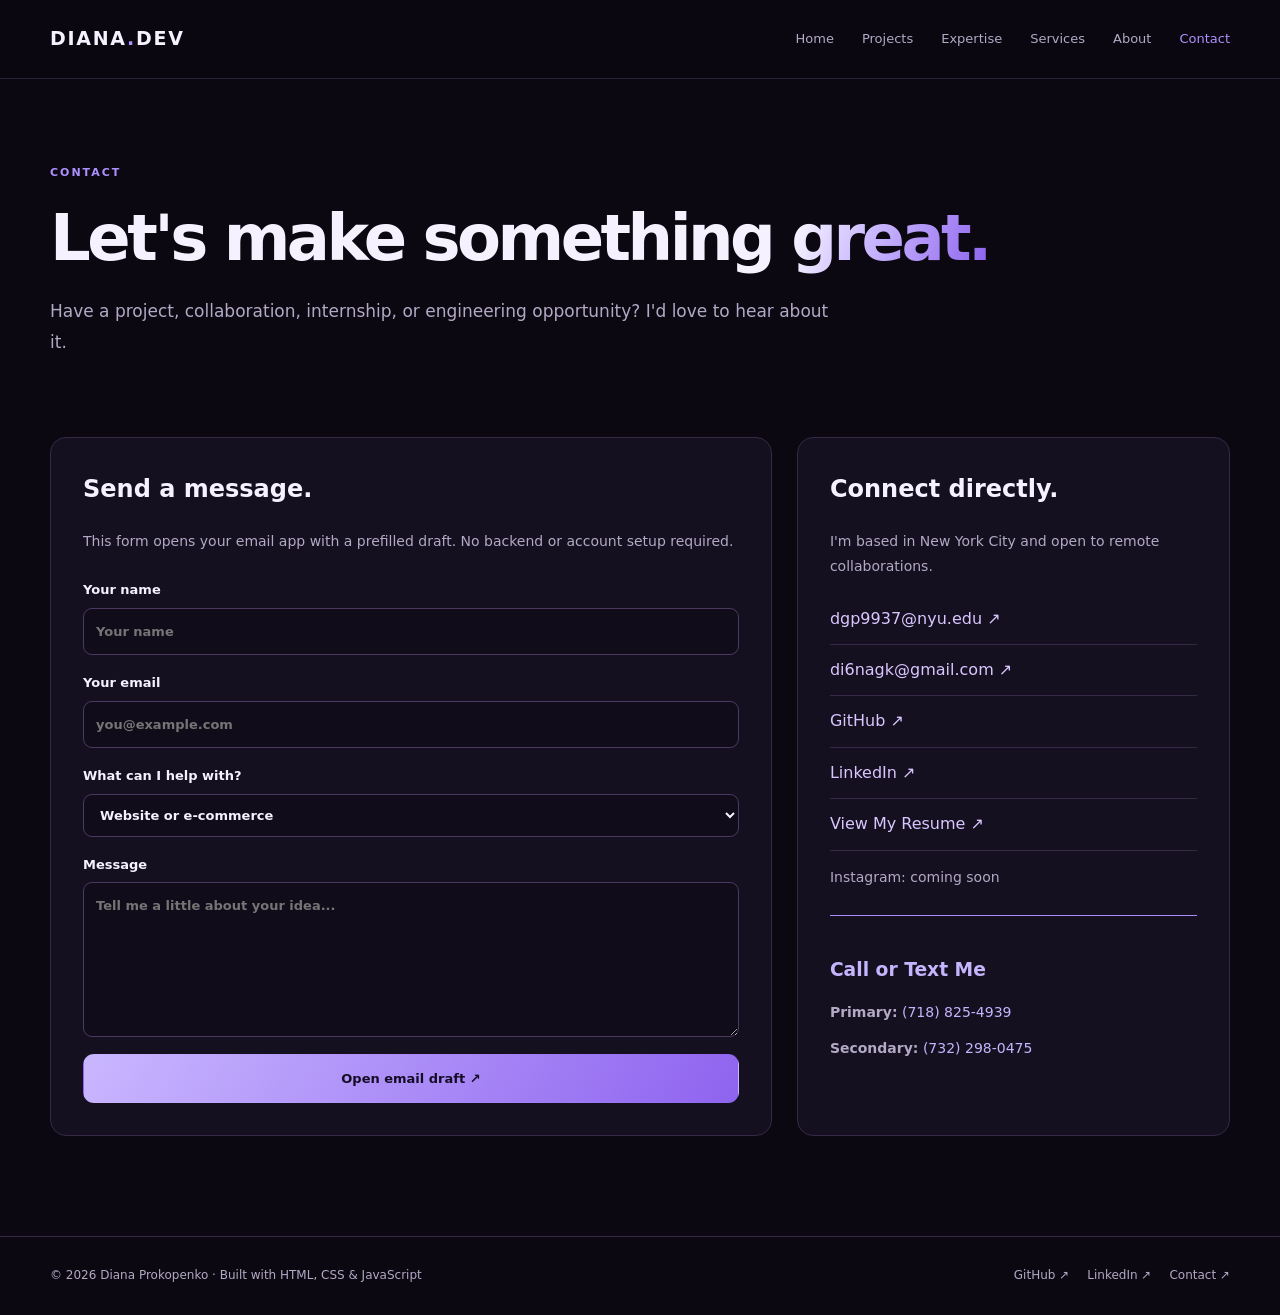
==== contact.html @ a06c8f4c "reorganzing my github to make my portfolio first page." ====
<!doctype html>
<html lang="en">

<head>
    <meta charset="utf-8">
    <meta name="viewport" content="width=device-width,initial-scale=1">
    <meta name="description"
        content="Contact Diana Prokopenko for freelance development and engineering collaborations.">
    <meta name="theme-color" content="#0b0812">
    <title>Contact | Diana Prokopenko</title>
    <link rel="stylesheet" href="style.css">
</head>

<body>
    <header class="site-header">
        <div class="wrap nav"><a class="logo" href="index.html">DIANA<span>.</span>DEV</a><button class="menu-toggle"
                aria-label="Toggle navigation" aria-expanded="false">☰</button>
            <nav class="nav-links" aria-label="Main navigation"><a href="index.html">Home</a><a
                    href="projects.html">Projects</a><a href="expertise.html">Expertise</a><a
                    href="services.html">Services</a><a href="about.html">About</a><a href="contact.html"
                    aria-current="page">Contact</a></nav>
        </div>
    </header>
    <main>
        <section class="wrap page-intro">
            <div class="eyebrow">CONTACT</div>
            <h1>Let's make something <span class="gradient-text">great.</span></h1>
            <p class="lead">Have a project, collaboration, internship, or engineering opportunity? I'd love to hear
                about it.</p>
        </section>
        <section class="wrap contact-layout section-tight">
            <div class="contact-panel">
                <h2>Send a message.</h2>
                <p>This form opens your email app with a prefilled draft. No backend or account setup required.</p>
                <form id="contact-form"><label>Your name<input name="name" type="text" required
                            placeholder="Your name"></label><label>Your email<input name="email" type="email" required
                            placeholder="you@example.com"></label><label>What can I help with?<select name="topic">
                            <option>Website or e-commerce</option>
                            <option>Business software</option>
                            <option>Collaboration</option>
                            <option>Software engineering opportunity</option>
                            <option>Something else</option>
                        </select></label><label>Message<textarea name="message" rows="6" required
                            placeholder="Tell me a little about your idea..."></textarea></label><button
                        class="btn btn-primary" type="submit">Open email draft ↗</button></form>
            </div>
            <aside class="contact-side">
                <h2>Connect directly.</h2>
                <p>I'm based in New York City and open to remote collaborations.</p>
                <a
                    href="mailto:dgp9937@nyu.edu">dgp9937@nyu.edu ↗</a>
                    <a
                    href="mailto:di6nagk@gmail.com">di6nagk@gmail.com ↗</a>
                    <a href="https://github.com/diana-gk"
                    target="_blank" rel="noopener">GitHub ↗</a>
                    <a href="https://www.linkedin.com/in/diana--prokopenko/"
                    target="_blank" rel="noopener">LinkedIn ↗</a>
                    <a href="assets/Diana_Prokopenko_Resume.pdf" target="_blank" rel="noopener"> View My Resume ↗ </a>
                <p class="quiet">Instagram: coming soon</p>


                <div class="contact-phones">
                    <h3>Call or Text Me</h3>

                    <p>
                        <strong>Primary:</strong>
                        <a href="tel:+1XXXXXXXXXX">(718) 825-4939</a>
                    </p>

                    <p>
                        <strong>Secondary:</strong>
                        <a href="tel:+1YYYYYYYYYY">(732) 298-0475</a>
                    </p>
                </div>
            </aside>
        </section>
    </main>
    <footer class="site-footer">
        <div class="wrap footer-row"><span>© <span id="year"></span> Diana Prokopenko · Built with HTML,
                CSS & JavaScript</span>
            <div><a href="https://github.com/diana-gk" target="_blank" rel="noopener">GitHub ↗</a><a
                    href="https://www.linkedin.com/in/diana--prokopenko/" target="_blank" rel="noopener">LinkedIn
                    ↗</a><a href="contact.html">Contact ↗</a></div>
        </div>
    </footer>
    <script src="script.js" defer></script>
</body>

</html>
---- style.css ----
/* EDIT YOUR THEME COLORS HERE */
:root {
    --bg: #0b0812;
    --panel: #151020;
    --panel2: #1e1630;
    --purple: #ad91ff;
    --purple2: #7241e8;
    --text: #f6f1ff;
    --muted: #b2a9c4;
    --line: #352943;
    --max: 1180px
}

* {
    box-sizing: border-box
}

html {
    scroll-behavior: smooth
}

body {
    margin: 0;
    background: var(--bg);
    color: var(--text);
    font-family: Inter,
        ui-sans-serif,
        system-ui,
        -apple-system,
        Segoe UI,
        Arial,
        sans-serif;
    line-height: 1.65
}

a {
    color: inherit;
    text-decoration: none
}

button,
input,
select,
textarea {
    font: inherit
}

button {
    cursor: pointer
}

img {
    display: block;
    max-width: 100%
}

.wrap {
    width: min(var(--max),
            calc(100% - 48px));
    margin-inline: auto
}

.site-header {
    position: sticky;
    top: 0;
    z-index: 20;
    background: #0b0812eb;
    backdrop-filter: blur(18px);
    border-bottom: 1px solid #2c2238
}

.nav {
    display: flex;
    align-items: center;
    justify-content: space-between;
    min-height: 78px
}

.logo {
    font-size: 19px;
    letter-spacing: .09em;
    font-weight: 850
}

.logo span {
    color: var(--purple)
}

.nav-links {
    display: flex;
    gap: 28px;
    align-items: center
}

.nav-links a {
    font-size: 13px;
    color: var(--muted);
    transition: color .2s
}

.nav-links a:hover,
.nav-links a[ aria-current=page] {
    color: var(--purple)
}

.menu-toggle {
    display: none;
    border: 1px solid var(--line);
    color: var(--text);
    background: var(--panel);
    border-radius: 8px;
    padding: 5px 12px
}

.eyebrow {
    font-size: 11px;
    font-weight: 750;
    letter-spacing: .18em;
    text-transform: uppercase;
    color: var(--purple)
}

.dot {
    display: inline-block;
    width: 8px;
    height: 8px;
    background: #a78bfa;
    border-radius: 50%;
    margin-right: 9px
}

.hero {
    display: grid;
    grid-template-columns: 1.12fr .88fr;
    gap: 65px;
    align-items: center;
    padding-block: 112px 96px
}

.hero h1,
.page-intro h1 {
    font-size: clamp(42px,
            5.3vw,
            74px);
    line-height: 1.09;
    letter-spacing: -.055em;
    margin: 22px 0
}

.gradient-text {
    background: linear-gradient(110deg,
            #fff 0%,
            #cbbaff 40%,
            #8c61ed 100%);
    -webkit-background-clip: text;
    background-clip: text;
    color: transparent
}

.lead {
    font-size: 17px;
    line-height: 1.85;
    color: var(--muted);
    max-width: 700px
}

.actions {
    display: flex;
    flex-wrap: wrap;
    gap: 12px;
    margin-top: 30px
}

.btn {
    display: inline-flex;
    align-items: center;
    justify-content: center;
    border-radius: 11px;
    padding: 13px 21px;
    font-size: 13px;
    font-weight: 750;
    border: 1px solid transparent;
    transition: transform .2s,
        background .2s
}

.btn:hover {
    transform: translateY(-2px)
}

.btn-primary {
    background: linear-gradient(120deg,
            #c9b7ff,
            #8e63ef);
    color: #150d25
}

.btn-outline {
    border-color: #615073;
    background: #1b1427;
    color: #f4ecff
}

.social-line {
    display: flex;
    gap: 20px;
    margin-top: 27px;
    color: #b9a7d9;
    font-size: 13px
}

.social-line a:hover,
.text-link:hover {
    color: #fff
}

.hero-visual {
    background: linear-gradient(145deg,
            #291b43,
            #140f21);
    border: 1px solid #56406e;
    border-radius: 19px;
    padding: 17px;
    box-shadow: 0 24px 100px #6b31d72b;
    transform: rotate(1.5deg)
}

.hero-visual img {
    border-radius: 9px
}

.visual-label,
.visual-bottom {
    font-size: 10px;
    letter-spacing: .12em;
    color: #d0c0e7
}

.visual-label {
    margin: 3px 0 14px
}

.visual-bottom {
    display: flex;
    justify-content: space-between;
    margin-top: 12px
}

.stats {
    display: grid;
    grid-template-columns: repeat(4,
            1fr);
    border-top: 1px solid var(--line);
    border-bottom: 1px solid var(--line);
    padding: 30px 0;
    gap: 20px
}

.stats>div {
    display: flex;
    flex-direction: column;
    gap: 4px
}

.stats strong {
    font-size: 30px;
    letter-spacing: -.04em;
    color: #e4d9ff
}

.stats span {
    font-size: 12px;
    color: var(--muted)
}

.section {
    padding-block: 94px
}

.section-tight {
    padding-top: 15px;
    padding-bottom: 100px
}

.section-head {
    display: flex;
    justify-content: space-between;
    gap: 30px;
    align-items: end;
    margin-bottom: 30px
}

.section-head h2,
.cta-banner h2 {
    font-size: clamp(30px,
            3vw,
            43px);
    letter-spacing: -.04em;
    line-height: 1.2;
    margin: 10px 0
}

.section-head p {
    color: var(--muted);
    max-width: 360px;
    font-size: 14px
}

.project-grid {
    display: grid;
    grid-template-columns: repeat(2,
            minmax(0,
                1fr));
    gap: 24px
}

.project-card {
    background: var(--panel);
    border: 1px solid var(--line);
    border-radius: 17px;
    overflow: hidden;
    transition: border-color .2s,
        transform .2s
}

.project-card:hover {
    border-color: #8865bf;
    transform: translateY(-3px)
}

.project-card img,
.project-card video {
    width: 100%;
    height: 240px;
    object-fit: contain;
    object-position: center;
    background: #0a0a0a;
    display: block;
}

.card-body {
    padding: 25px
}

.meta {
    display: flex;
    justify-content: space-between;
    gap: 12px;
    flex-wrap: wrap;
    font-size: 11px;
    color: #b8a0e3
}

.meta span:last-child {
    color: #b8adc7
}

.project-card h3 {
    font-size: 23px;
    line-height: 1.3;
    margin: 13px 0 10px;
    letter-spacing: -.025em
}

.project-card p,
.mini-card p,
.service-card p,
.expertise-item p,
.about-main p,
.timeline p,
.contact-panel p,
.contact-side p {
    font-size: 14px;
    color: var(--muted);
    line-height: 1.8
}

.tags {
    display: flex;
    flex-wrap: wrap;
    gap: 7px;
    margin-top: 18px
}

.tags span {
    font-size: 10px;
    color: #dacdff;
    background: #332448;
    border: 1px solid #51376d;
    padding: 5px 9px;
    border-radius: 20px
}

.card-links {
    display: flex;
    flex-wrap: wrap;
    gap: 17px;
    margin-top: 21px;
    min-height: 20px
}

.text-link {
    color: #d7c5ff;
    font-size: 12px;
    font-weight: 700
}

.quiet {
    font-size: 12px;
    color: #8e819f
}

.section-cta {
    text-align: center;
    margin-top: 30px
}

.expertise-grid,
.service-grid {
    display: grid;
    grid-template-columns: repeat(2,
            1fr);
    gap: 18px
}

.mini-card,
.service-card {
    background: var(--panel);
    border: 1px solid var(--line);
    padding: 29px;
    border-radius: 15px
}

.mini-card:hover {
    border-color: #7657a8
}

.mini-icon {
    display: block;
    color: var(--purple);
    font-size: 30px
}

.mini-card h3 {
    font-size: 18px;
    margin: 10px 0 5px
}

.cta-banner {
    display: flex;
    justify-content: space-between;
    align-items: center;
    gap: 20px;
    background: linear-gradient(110deg,
            #27163d,
            #140d23);
    border: 1px solid #594173;
    border-radius: 18px;
    padding: 36px 44px;
    margin-bottom: 100px
}

.cta-banner p {
    font-size: 14px;
    color: var(--muted);
    margin: 8px 0
}

.page-intro {
    padding-top: 85px;
    padding-bottom: 46px
}

.page-intro h1 {
    font-size: clamp(42px,
            5vw,
            68px)
}

.page-intro .lead {
    max-width: 780px
}

.filters {
    display: flex;
    flex-wrap: wrap;
    gap: 9px;
    margin-bottom: 28px
}

.filter-btn {
    border: 1px solid var(--line);
    background: #191225;
    color: #c6b9d9;
    border-radius: 25px;
    padding: 9px 15px;
    font-size: 12px
}

.filter-btn:hover,
.filter-btn.active {
    background: #9b7ae7;
    color: #11091d;
    border-color: #9b7ae7
}

.project-card[ hidden] {
    display: none
}

.expertise-list {
    border-top: 1px solid var(--line)
}

.expertise-item {
    display: grid;
    grid-template-columns: 100px 1fr;
    gap: 30px;
    padding: 30px 0;
    border-bottom: 1px solid var(--line)
}

.expertise-item h2 {
    margin: 0;
    font-size: 25px
}

.expertise-item .number,
.service-card .number {
    color: var(--purple);
    font-size: 13px;
    font-weight: 700
}

.expertise-item .eyebrow {
    font-size: 10px;
    letter-spacing: .08em
}

.service-card h2 {
    font-size: 25px;
    line-height: 1.3
}

.about-layout {
    display: grid;
    grid-template-columns: 1.3fr .7fr;
    gap: 65px
}

.about-main h2 {
    font-size: 32px;
    margin-top: 0
}

.about-main p {
    font-size: 16px
}


.about-facts {
    margin-top: 20px
    
}

.about-layout > aside {
    transform: translateY(-250px);
}

.about-facts>div {
    padding: 14px 0;
    border-bottom: 1px solid var(--line);
    display: flex;
    flex-direction: column;
    gap: 4px
    
}

.about-facts span {
    font-size: 12px;
    color: var(--muted)
}

.about-facts strong {
    font-size: 14px
}

.timeline article {
    display: grid;
    grid-template-columns: 170px 1fr;
    gap: 20px;
    padding: 22px 0;
    border-top: 1px solid var(--line)
}

.timeline article>span {
    font-size: 12px;
    color: var(--purple)
}

.timeline h3 {
    margin: 0
}

.timeline p {
    margin: 5px 0
}

.contact-layout {
    display: grid;
    grid-template-columns: 1.25fr .75fr;
    gap: 25px
}

.contact-panel,
.contact-side {
    padding: 32px;
    background: var(--panel);
    border: 1px solid var(--line);
    border-radius: 16px
}

.contact-panel h2,
.contact-side h2 {
    margin-top: 0
}

.contact-panel form {
    display: grid;
    gap: 17px;
    margin-top: 25px
}

.contact-panel label {
    font-size: 13px;
    font-weight: 700;
    display: grid;
    gap: 7px
}

.contact-panel input,
.contact-panel textarea,
.contact-panel select {
    width: 100%;
    background: #100c19;
    border: 1px solid #4b3a60;
    border-radius: 9px;
    padding: 12px;
    color: var(--text);
    outline: none
}

.contact-panel input:focus,
.contact-panel textarea:focus,
.contact-panel select:focus {
    border-color: var(--purple)
}

.contact-side>a {
    display: block;
    color: #d9c6ff;
    padding: 12px 0;
    border-bottom: 1px solid var(--line)
}

.site-footer {
    border-top: 1px solid var(--line);
    padding: 29px 0;
    color: var(--muted);
    font-size: 12px
}

.footer-row {
    display: flex;
    justify-content: space-between;
    gap: 20px;
    flex-wrap: wrap
}

.footer-row div {
    display: flex;
    gap: 18px
}

.footer-row a:hover {
    color: var(--purple)
}


.profile-image {
    width: 360px;
    height: 360px;
    object-fit: contain;
    object-position: center;
    border-radius: 18px;
    border: 3px solid #a78bfa;
    padding: 5px;
    background-color: #151020;
    display: block;
    margin: 0 auto;
    box-shadow: 0 0 20px rgba(167, 139, 250, 0.25);
}

.contact-phones {
    margin-top: 25px;
    padding-top: 20px;
    border-top: 1px solid #a78bfa;
}

.contact-phones h3 {
    margin-bottom: 15px;
    color: #c4b5fd;
}

.contact-phones p {
    margin: 10px 0;
}

.contact-phones a {
    color: #c4b5fd;
    text-decoration: none;
}

.contact-phones a:hover {
    color: #ffffff;
    text-decoration: underline;
}

/* About page contact section */

.about-contact {
    margin-top: 55px;
    padding: 25px;
    border: 1px solid #a78bfa;
    border-radius: 18px;
    background: #151020;
    transform: translateX(-10px);
}

.about-contact h2 {
    font-size: 26px;
    margin-bottom: 10px;
}

.about-contact h3 {
    color: #c4b5fd;
    margin-bottom: 12px;
}

.about-contact-links {
    display: flex;
    flex-wrap: wrap;
    gap: 12px;
    margin-top: 20px;
}

.about-contact-links a {
    padding: 10px 15px;
    border: 1px solid #a78bfa;
    border-radius: 10px;
    color: #c4b5fd;
    text-decoration: none;
    font-size: 14px;
}

.about-contact-links a:hover {
    background: #a78bfa;
    color: #0a0710;
}

.about-contact-phones {
    margin-top: 25px;
    padding-top: 20px;
    border-top: 1px solid #443158;
}

.about-contact-phones a {
    color: #c4b5fd;
    text-decoration: none;
}

.about-contact-phones a:hover {
    text-decoration: underline;
}

@media(max-width:900px) {
    .hero {
        grid-template-columns: 1fr;
        padding-block: 75px
    }

    .hero-visual {
        max-width: 640px
    }

    .about-layout {
        grid-template-columns: 1fr
    }

    .nav-links {
        gap: 14px
    }

    .nav-links a {
        font-size: 12px
    }
}

@media(max-width:640px) {
    .wrap {
        width: min(var(--max),
                calc(100% - 32px))
    }

    .menu-toggle {
        display: block
    }

    .nav-links {
        display: none;
        position: absolute;
        top: 76px;
        left: 0;
        right: 0;
        background: #130e1c;
        border-bottom: 1px solid var(--line);
        padding: 18px 22px;
        flex-direction: column;
        align-items: flex-start
    }

    .nav-links.open {
        display: flex
    }

    .stats {
        grid-template-columns: repeat(2,
                1fr)
    }

    .project-grid,
    .expertise-grid,
    .service-grid,
    .contact-layout {
        grid-template-columns: 1fr
    }

    .hero {
        gap: 35px
    }

    .section {
        padding-block: 60px
    }

    .section-tight {
        padding-top: 10px
    }

    .section-head {
        display: block
    }

    .section-head p {
        max-width: none
    }

    .expertise-item {
        grid-template-columns: 38px 1fr;
        gap: 15px
    }

    .cta-banner {
        display: block;
        padding: 27px;
        margin-bottom: 55px
    }

    .cta-banner .btn {
        margin-top: 15px
    }

    .page-intro {
        padding-top: 56px
    }

    .timeline article {
        grid-template-columns: 1fr;
        gap: 5px
    }

    .footer-row {
        display: block
    }

    .footer-row div {
        margin-top: 12px
    }

   

}

@media(prefers-reduced-motion:reduce) {

    *,
    *:before,
    *:after {
        scroll-behavior: auto !important;
        transition: none !important
    }
}
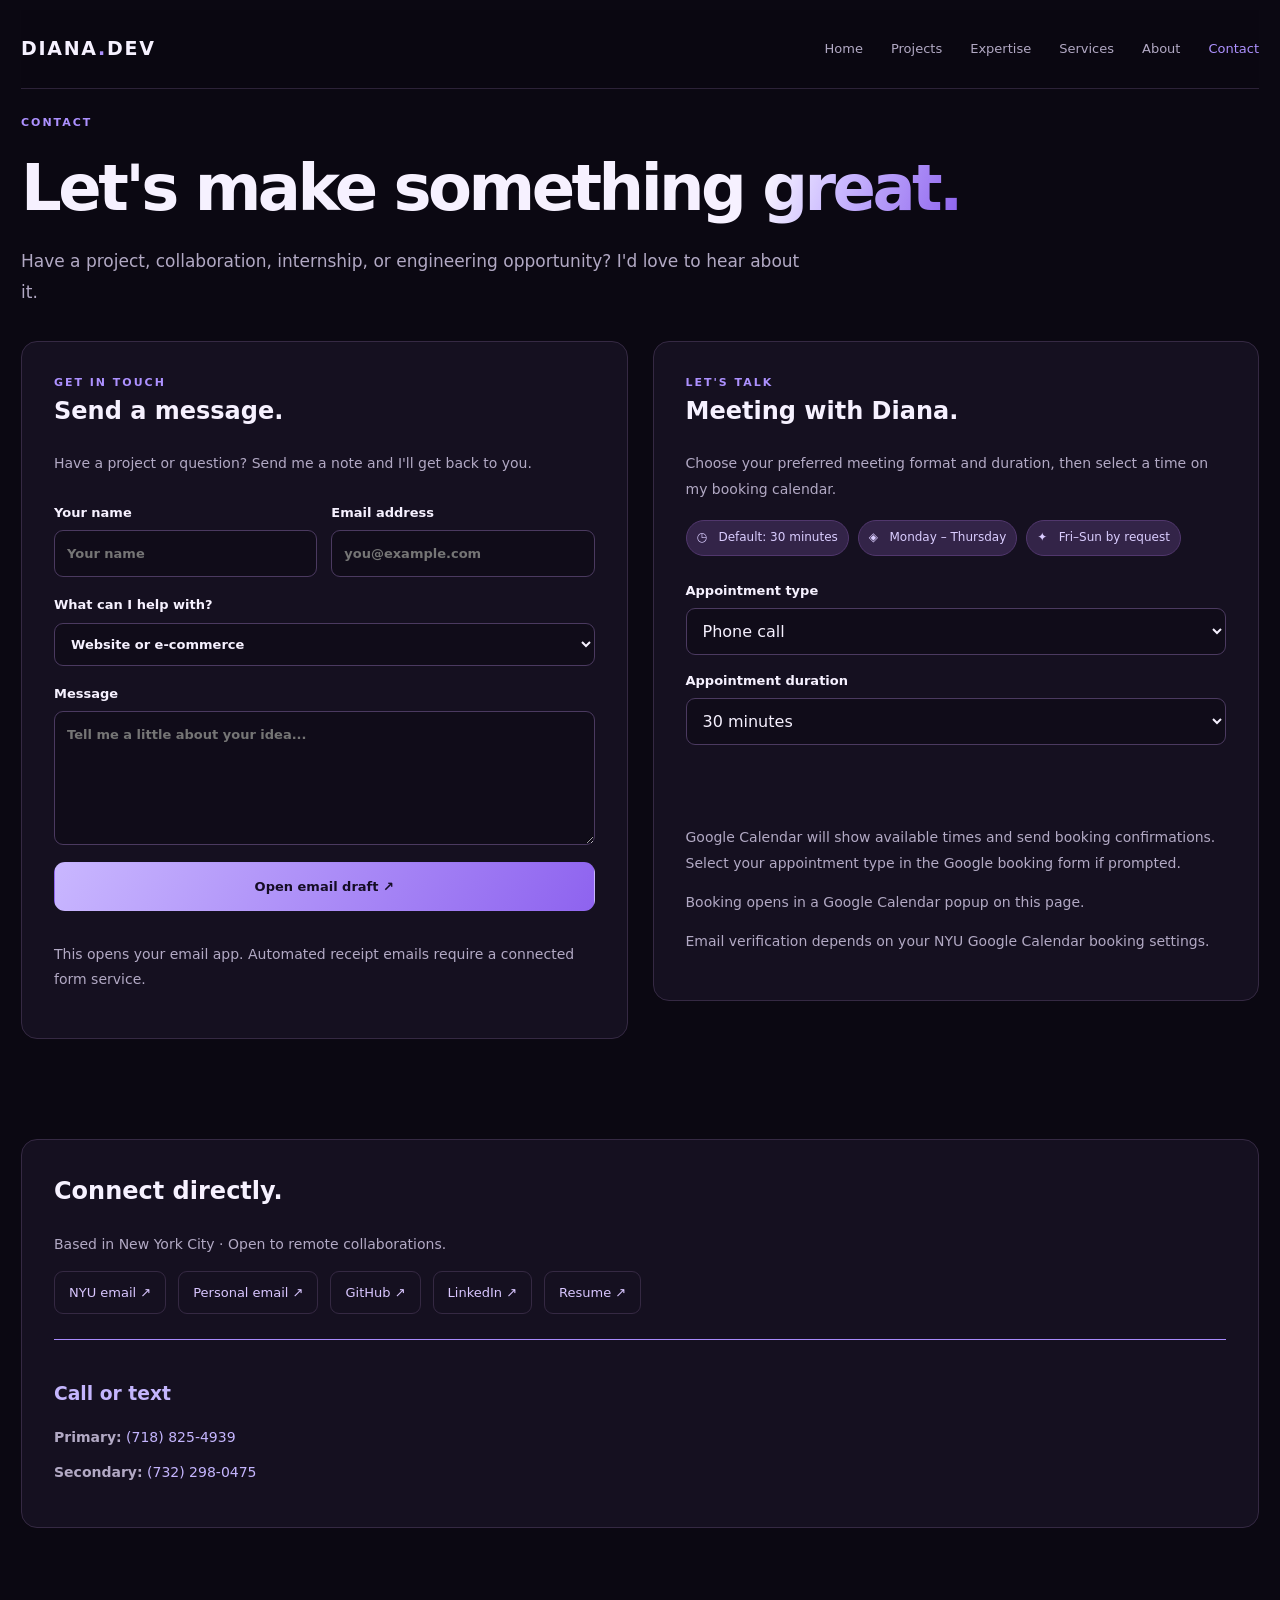
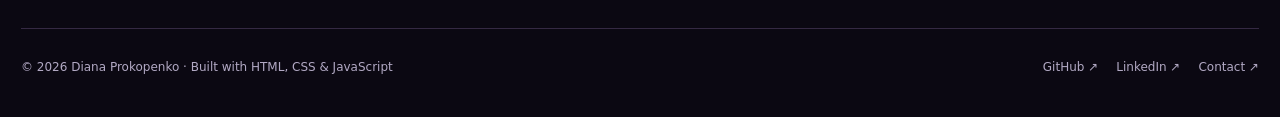
==== commit 52e7a579: "fixed contact page and minor aesthetic detials, mostly margins/padding/text." ====
--- a/contact.html
+++ b/contact.html
@@ -28,51 +28,42 @@
             <p class="lead">Have a project, collaboration, internship, or engineering opportunity? I'd love to hear
                 about it.</p>
         </section>
-        <section class="wrap contact-layout section-tight">
+        <section class="wrap contact-layout section-tight contact-redesign">
             <div class="contact-panel">
+                <div class="eyebrow">GET IN TOUCH</div>
                 <h2>Send a message.</h2>
-                <p>This form opens your email app with a prefilled draft. No backend or account setup required.</p>
-                <form id="contact-form"><label>Your name<input name="name" type="text" required
-                            placeholder="Your name"></label><label>Your email<input name="email" type="email" required
-                            placeholder="you@example.com"></label><label>What can I help with?<select name="topic">
-                            <option>Website or e-commerce</option>
-                            <option>Business software</option>
-                            <option>Collaboration</option>
-                            <option>Software engineering opportunity</option>
-                            <option>Something else</option>
-                        </select></label><label>Message<textarea name="message" rows="6" required
-                            placeholder="Tell me a little about your idea..."></textarea></label><button
-                        class="btn btn-primary" type="submit">Open email draft ↗</button></form>
+                <p>Have a project or question? Send me a note and I'll get back to you.</p>
+                <form id="contact-form">
+                    <div class="contact-fields-two">
+                        <label>Your name<input name="name" autocomplete="name" required placeholder="Your name"></label>
+                        <label>Email address<input name="email" type="email" autocomplete="email" required placeholder="you@example.com"></label>
+                    </div>
+                    <label>What can I help with?<select name="topic"><option>Website or e-commerce</option><option>Business software</option><option>Collaboration</option><option>Software engineering opportunity</option><option>Something else</option></select></label>
+                    <label>Message<textarea name="message" rows="5" required placeholder="Tell me a little about your idea..."></textarea></label>
+                    <button class="btn btn-primary" type="submit">Open email draft ↗</button>
+                    <p class="quiet">This opens your email app. Automated receipt emails require a connected form service.</p>
+                </form>
             </div>
-            <aside class="contact-side">
-                <h2>Connect directly.</h2>
-                <p>I'm based in New York City and open to remote collaborations.</p>
-                <a
-                    href="mailto:dgp9937@nyu.edu">dgp9937@nyu.edu ↗</a>
-                    <a
-                    href="mailto:di6nagk@gmail.com">di6nagk@gmail.com ↗</a>
-                    <a href="https://github.com/diana-gk"
-                    target="_blank" rel="noopener">GitHub ↗</a>
-                    <a href="https://www.linkedin.com/in/diana--prokopenko/"
-                    target="_blank" rel="noopener">LinkedIn ↗</a>
-                    <a href="assets/Diana_Prokopenko_Resume.pdf" target="_blank" rel="noopener"> View My Resume ↗ </a>
-                <p class="quiet">Instagram: coming soon</p>
-
-
-                <div class="contact-phones">
-                    <h3>Call or Text Me</h3>
-
-                    <p>
-                        <strong>Primary:</strong>
-                        <a href="tel:+1XXXXXXXXXX">(718) 825-4939</a>
-                    </p>
-
-                    <p>
-                        <strong>Secondary:</strong>
-                        <a href="tel:+1YYYYYYYYYY">(732) 298-0475</a>
-                    </p>
-                </div>
+            <aside class="contact-side booking-panel" id="book-meeting">
+                <div class="eyebrow">LET'S TALK</div>
+                <h2>Meeting with Diana.</h2>
+                <p>Choose your preferred meeting format and duration, then select a time on my booking calendar.</p>
+                <div class="booking-details"><span>◷ &nbsp; Default: 30 minutes</span><span>◈ &nbsp; Monday – Thursday</span><span>✦ &nbsp; Fri–Sun by request</span></div>
+                <label class="booking-label" for="meeting-type">Appointment type</label>
+                <select id="meeting-type"><option value="Phone call">Phone call</option><option value="Virtual meeting">Virtual meeting</option><option value="In-person meeting">In-person meeting</option></select>
+                <label class="booking-label" for="meeting-duration">Appointment duration</label>
+                <select id="meeting-duration"><option value="30" selected>30 minutes</option></select>
+                <div id="google-booking-button" class="google-booking-button"></div>
+                <p id="booking-feedback" class="quiet" role="status">Google Calendar will show available times and send booking confirmations. Select your appointment type in the Google booking form if prompted.</p>
+                <p class="quiet">Booking opens in a Google Calendar popup on this page.</p>
+                <p class="quiet">Email verification depends on your NYU Google Calendar booking settings.</p>
             </aside>
+        </section>
+        <section class="wrap direct-contact section-tight">
+            <div class="contact-side"><h2>Connect directly.</h2><p>Based in New York City · Open to remote collaborations.</p>
+                <div class="direct-links"><a href="mailto:dgp9937@nyu.edu">NYU email ↗</a><a href="mailto:di6nagk@gmail.com">Personal email ↗</a><a href="https://github.com/diana-gk" target="_blank" rel="noopener">GitHub ↗</a><a href="https://www.linkedin.com/in/diana--prokopenko/" target="_blank" rel="noopener">LinkedIn ↗</a><a href="assets/Diana_Prokopenko_Resume.pdf" target="_blank" rel="noopener">Resume ↗</a></div>
+                <div class="contact-phones"><h3>Call or text</h3><p><strong>Primary:</strong> <a href="tel:+17188254939">(718) 825-4939</a></p><p><strong>Secondary:</strong> <a href="tel:+17322980475">(732) 298-0475</a></p></div>
+            </div>
         </section>
     </main>
     <footer class="site-footer">
@@ -84,6 +75,7 @@
         </div>
     </footer>
     <script src="script.js" defer></script>
+    <script src="contact-booking.js" defer></script>
 </body>
 
 </html>
--- a/style.css
+++ b/style.css
@@ -1,912 +1,2296 @@
 /* EDIT YOUR THEME COLORS HERE */
+
 :root {
+
     --bg: #0b0812;
+
     --panel: #151020;
+
     --panel2: #1e1630;
+
     --purple: #ad91ff;
+
     --purple2: #7241e8;
+
     --text: #f6f1ff;
+
     --muted: #b2a9c4;
+
     --line: #352943;
+
     --max: 1180px
-}
+
+}
+
+
 
 * {
+
     box-sizing: border-box
-}
+
+}
+
+
 
 html {
+
     scroll-behavior: smooth
-}
+
+}
+
+
 
 body {
+
+    margin: 10px 21px;
+
+    background: var(--bg);
+
+    color: var(--text);
+
+    font-family: Inter,
+
+        ui-sans-serif,
+
+        system-ui,
+
+        -apple-system,
+
+        Segoe UI,
+
+        Arial,
+
+        sans-serif;
+
+    line-height: 1.65
+
+}
+
+
+
+a {
+
+    color: inherit;
+
+    text-decoration: none
+
+}
+
+
+
+button,
+
+input,
+
+select,
+
+textarea {
+
+    font: inherit
+
+}
+
+
+
+button {
+
+    cursor: pointer
+
+}
+
+
+
+img {
+
+    display: block;
+
+    max-width: 100%
+
+}
+
+
+
+.wrap {
+
+    width: min(var(--max),
+
+            calc(100% - 2x));
+
+    margin-inline: auto
+
+}
+
+
+
+.site-header {
+
+    position: sticky;
+
+    top: 0;
+
+    z-index: 20;
+
+    background: #0b0812eb;
+
+    backdrop-filter: blur(18px);
+
+    border-bottom: 1px solid #2c2238
+
+}
+
+
+
+.nav {
+
+    display: flex;
+
+    align-items: center;
+
+    justify-content: space-between;
+
+    min-height: 78px
+
+}
+
+
+
+.logo {
+
+    font-size: 19px;
+
+    letter-spacing: .09em;
+
+    font-weight: 850
+
+}
+
+
+
+.logo span {
+
+    color: var(--purple)
+
+}
+
+
+
+.nav-links {
+
+    display: flex;
+
+    gap: 28px;
+
+    align-items: center
+
+}
+
+
+
+.nav-links a {
+
+    font-size: 13px;
+
+    color: var(--muted);
+
+    transition: color .2s
+
+}
+
+
+
+.nav-links a:hover,
+
+.nav-links a[ aria-current=page] {
+
+    color: var(--purple)
+
+}
+
+
+
+.menu-toggle {
+
+    display: none;
+
+    border: 1px solid var(--line);
+
+    color: var(--text);
+
+    background: var(--panel);
+
+    border-radius: 8px;
+
+    padding: 5px 12px
+
+}
+
+
+
+.eyebrow {
+
+    font-size: 11px;
+
+    font-weight: 750;
+
+    letter-spacing: .18em;
+
+    text-transform: uppercase;
+
+    color: var(--purple)
+
+}
+
+
+
+.dot {
+
+    display: inline-block;
+
+    width: 8px;
+
+    height: 8px;
+
+    background: #a78bfa;
+
+    border-radius: 50%;
+
+    margin-right: 9px
+
+}
+
+
+
+.hero {
+
+    display: grid;
+
+    grid-template-columns: 1.12fr .88fr;
+
+    gap: 14px;
+
+    align-items: center;
+
+    /* top, bottom, left, right */
+    padding-block: 25px
+
+}
+
+
+
+.hero h1,
+
+.page-intro h1 {
+
+    font-size: clamp(42px,
+
+            5.3vw,
+
+            74px);
+
+    line-height: 1.09;
+
+    letter-spacing: -.055em;
+
+    margin: 22px 0
+
+}
+
+
+
+.gradient-text {
+
+    background: linear-gradient(110deg,
+
+            #fff 0%,
+
+            #cbbaff 40%,
+
+            #8c61ed 100%);
+
+    -webkit-background-clip: text;
+
+    background-clip: text;
+
+    color: transparent
+
+}
+
+
+
+.lead {
+
+    font-size: 17px;
+
+    line-height: 1.85;
+
+    color: var(--muted);
+
+    max-width: 700px
+
+}
+
+
+
+.actions {
+
+    display: flex;
+
+    flex-wrap: wrap;
+
+    gap: 12px;
+
+    margin-top: 30px
+
+}
+
+
+
+.btn {
+
+    display: inline-flex;
+
+    align-items: center;
+
+    justify-content: center;
+
+    border-radius: 11px;
+
+    padding: 13px 21px;
+
+    font-size: 13px;
+
+    font-weight: 750;
+
+    border: 1px solid transparent;
+
+    transition: transform .2s,
+
+background .2s
+
+}
+
+
+
+.btn:hover {
+
+    transform: translateY(-2px)
+
+}
+
+
+
+.btn-primary {
+
+    background: linear-gradient(120deg,
+
+            #c9b7ff,
+
+            #8e63ef);
+
+    color: #150d25
+
+}
+
+
+
+.btn-outline {
+
+    border-color: #615073;
+
+    background: #1b1427;
+
+    color: #f4ecff
+
+}
+
+
+
+.social-line {
+
+    display: flex;
+
+    gap: 20px;
+
+    margin-top: 27px;
+
+    color: #b9a7d9;
+
+    font-size: 13px
+
+}
+
+
+
+.social-line a:hover,
+
+.text-link:hover {
+
+    color: #fff
+
+}
+
+
+
+.hero-visual {
+
+    background: linear-gradient(145deg,
+
+            #291b43,
+
+            #140f21);
+
+    border: 1px solid #56406e;
+
+    border-radius: 19px;
+
+    padding: 14px 35px;
+
+
+    box-shadow: 0 24px 100px #6b31d72b;
+
+    transform: rotate(1.5deg)
+
+}
+
+
+
+.hero-visual img {
+
+    border-radius: 9px
+
+}
+
+
+
+.visual-label,
+
+.visual-bottom {
+
+    font-size: 10px;
+
+    letter-spacing: .12em;
+
+    color: #d0c0e7
+
+}
+
+
+
+.visual-label {
+
+    margin: 3px 0 14px
+
+}
+
+
+
+.visual-bottom {
+
+    display: flex;
+
+    justify-content: space-between;
+
+    margin-top: 12px
+
+}
+
+
+
+.stats {
+
+    display: grid;
+
+    grid-template-columns: repeat(4,
+
+            1fr);
+
+    border-top: 1px solid var(--line);
+
+    border-bottom: 1px solid var(--line);
+
+    padding: 30px 0;
+
+    gap: 20px
+
+}
+
+
+
+.stats>div {
+
+    display: flex;
+
+    flex-direction: column;
+
+    gap: 4px
+
+}
+
+
+
+.stats strong {
+
+    font-size: 30px;
+
+    letter-spacing: -.04em;
+
+    color: #e4d9ff
+
+}
+
+
+
+.stats span {
+
+    font-size: 12px;
+
+    color: var(--muted)
+
+}
+
+
+
+.section {
+
+    padding-block: 35px
+
+}
+
+
+
+.section-tight {
+
+    padding-top: 15px;
+
+    padding-bottom: 100px
+
+}
+
+
+
+.section-head {
+
+    display: flex;
+
+    justify-content: space-between;
+
+    gap: 30px;
+
+    align-items: end;
+
+    margin-bottom: 30px
+
+}
+
+
+
+.section-head h2,
+
+.cta-banner h2 {
+
+    font-size: clamp(30px,
+
+            3vw,
+
+            43px);
+
+    letter-spacing: -.04em;
+
+    line-height: 1.2;
+
+    margin: 10px 0
+
+}
+
+
+
+.section-head p {
+
+    color: var(--muted);
+
+    max-width: 360px;
+
+    font-size: 14px
+
+}
+
+
+
+.project-grid {
+
+    display: grid;
+
+    grid-template-columns: repeat(2,
+
+            minmax(0,
+
+                1fr));
+
+    gap: 24px
+
+}
+
+
+
+.project-card {
+
+    background: var(--panel);
+
+    border: 1px solid var(--line);
+
+    border-radius: 17px;
+
+    overflow: hidden;
+
+    transition: border-color .2s,
+
+        transform .2s
+
+}
+
+
+
+.project-card:hover {
+
+    border-color: #8865bf;
+
+    transform: translateY(-3px)
+
+}
+
+
+
+.project-card img,
+
+.project-card video {
+
+    width: 100%;
+
+    height: 240px;
+
+    object-fit: contain;
+
+    object-position: center;
+
+    background: #0a0a0a;
+
+    display: block;
+
+}
+
+
+
+.card-body {
+
+    padding: 25px
+
+}
+
+
+
+.meta {
+
+    display: flex;
+
+    justify-content: space-between;
+
+    gap: 12px;
+
+    flex-wrap: wrap;
+
+    font-size: 11px;
+
+    color: #b8a0e3
+
+}
+
+
+
+.meta span:last-child {
+
+    color: #b8adc7
+
+}
+
+
+
+.project-card h3 {
+
+    font-size: 23px;
+
+    line-height: 1.3;
+
+    margin: 13px 0 10px;
+
+    letter-spacing: -.025em
+
+}
+
+
+
+.project-card p,
+
+.mini-card p,
+
+.service-card p,
+
+.expertise-item p,
+
+.about-main p,
+
+.timeline p,
+
+.contact-panel p,
+
+.contact-side p {
+
+    font-size: 14px;
+
+    color: var(--muted);
+
+    line-height: 1.8
+
+}
+
+
+
+.tags {
+
+    display: flex;
+
+    flex-wrap: wrap;
+
+    gap: 7px;
+
+    margin-top: 18px
+
+}
+
+
+
+.tags span {
+
+    font-size: 10px;
+
+    color: #dacdff;
+
+    background: #332448;
+
+    border: 1px solid #51376d;
+
+    padding: 5px 9px;
+
+    border-radius: 20px
+
+}
+
+
+
+.card-links {
+
+    display: flex;
+
+    flex-wrap: wrap;
+
+    gap: 17px;
+
+    margin-top: 21px;
+
+    min-height: 20px
+
+}
+
+
+
+.text-link {
+
+    color: #d7c5ff;
+
+    font-size: 12px;
+
+    font-weight: 700
+
+}
+
+
+
+.quiet {
+
+    font-size: 12px;
+
+    color: #8e819f
+
+}
+
+
+
+.section-cta {
+
+    text-align: center;
+
+    margin-top: 30px
+
+}
+
+
+
+.expertise-grid,
+
+.service-grid {
+
+    display: grid;
+
+    grid-template-columns: repeat(2,
+
+            1fr);
+
+    gap: 18px
+
+}
+
+
+
+.mini-card,
+
+.service-card {
+
+    background: var(--panel);
+
+    border: 1px solid var(--line);
+
+    padding: 29px;
+
+    border-radius: 15px
+
+}
+
+
+
+.mini-card:hover {
+
+    border-color: #7657a8
+
+}
+
+
+
+.mini-icon {
+
+    display: block;
+
+    color: var(--purple);
+
+    font-size: 30px
+
+}
+
+
+
+.mini-card h3 {
+
+    font-size: 18px;
+
+    margin: 10px 0 5px
+
+}
+
+
+
+.cta-banner {
+
+    display: flex;
+
+    justify-content: space-between;
+
+    align-items: center;
+
+    gap: 20px;
+
+    background: linear-gradient(110deg,
+
+            #27163d,
+
+            #140d23);
+
+    border: 1px solid #594173;
+
+    border-radius: 18px;
+
+    padding: 36px 44px;
+
+    margin-bottom: 100px
+
+}
+
+
+
+.cta-banner p {
+
+    font-size: 14px;
+
+    color: var(--muted);
+
+    margin: 8px 0
+
+}
+
+
+
+.page-intro {
+
+    padding-top: 25px;
+}
+
+
+
+.page-intro h1 {
+
+    font-size: clamp(42px,
+
+            5vw,
+
+            68px)
+
+}
+
+
+
+.page-intro .lead {
+
+    max-width: 780px
+
+}
+
+
+
+.filters {
+
+    display: flex;
+
+    flex-wrap: wrap;
+
+    gap: 9px;
+
+    margin-bottom: 28px
+
+}
+
+
+
+.filter-btn {
+
+    border: 1px solid var(--line);
+
+    background: #191225;
+
+    color: #c6b9d9;
+
+    border-radius: 25px;
+
+    padding: 9px 15px;
+
+    font-size: 12px
+
+}
+
+
+
+.filter-btn:hover,
+
+.filter-btn.active {
+
+    background: #9b7ae7;
+
+    color: #11091d;
+
+    border-color: #9b7ae7
+
+}
+
+
+
+.project-card[ hidden] {
+
+    display: none
+
+}
+
+
+
+.expertise-list {
+
+    border-top: 1px solid var(--line)
+
+}
+
+
+
+.expertise-item {
+
+    display: grid;
+
+    grid-template-columns: 100px 1fr;
+
+    gap: 30px;
+
+    padding: 30px 0;
+
+    border-bottom: 1px solid var(--line)
+
+}
+
+
+
+.expertise-item h2 {
+
     margin: 0;
-    background: var(--bg);
+
+    font-size: 25px
+
+}
+
+
+
+.expertise-item .number,
+
+.service-card .number {
+
+    color: var(--purple);
+
+    font-size: 13px;
+
+    font-weight: 700
+
+}
+
+
+
+.expertise-item .eyebrow {
+
+    font-size: 10px;
+
+    letter-spacing: .08em
+
+}
+
+
+
+.service-card h2 {
+
+    font-size: 25px;
+
+    line-height: 1.3
+
+}
+
+
+
+.about-layout {
+
+    display: grid;
+
+    grid-template-columns: 1.3fr .7fr;
+
+    gap: 65px
+
+}
+
+
+
+.about-main h2 {
+
+    font-size: 32px;
+
+    margin-top: 0
+
+}
+
+
+
+.about-main p {
+
+    font-size: 16px
+
+}
+
+
+
+
+
+.about-facts {
+
+    margin-top: 20px
+
+}
+
+
+
+.about-layout > aside {
+
+    transform: translateY(-250px);
+
+}
+
+
+
+.about-facts>div {
+
+    padding: 14px 0;
+
+    border-bottom: 1px solid var(--line);
+
+    display: flex;
+
+    flex-direction: column;
+
+    gap: 4px
+
+}
+
+
+
+.about-facts span {
+
+    font-size: 12px;
+
+    color: var(--muted)
+
+}
+
+
+
+.about-facts strong {
+
+    font-size: 14px
+
+}
+
+
+
+.timeline article {
+
+    display: grid;
+
+    grid-template-columns: 170px 1fr;
+
+    gap: 20px;
+
+    padding: 22px 0;
+
+    border-top: 1px solid var(--line)
+
+}
+
+
+
+.timeline article>span {
+
+    font-size: 12px;
+
+    color: var(--purple)
+
+}
+
+
+
+.timeline h3 {
+
+    margin: 0
+
+}
+
+
+
+.timeline p {
+
+    margin: 5px 0
+
+}
+
+
+
+.contact-layout {
+
+    display: grid;
+
+    grid-template-columns: 1.25fr .75fr;
+
+    gap: 25px
+
+}
+
+
+
+.contact-panel,
+
+.contact-side {
+
+    padding: 32px;
+
+    background: var(--panel);
+
+    border: 1px solid var(--line);
+
+    border-radius: 16px
+
+}
+
+
+
+.contact-panel h2,
+
+.contact-side h2 {
+
+    margin-top: 0
+
+}
+
+
+
+.contact-panel form {
+
+    display: grid;
+
+    gap: 17px;
+
+    margin-top: 25px
+
+}
+
+
+
+.contact-panel label {
+
+    font-size: 13px;
+
+    font-weight: 700;
+
+    display: grid;
+
+    gap: 7px
+
+}
+
+
+
+.contact-panel input,
+
+.contact-panel textarea,
+
+.contact-panel select {
+
+    width: 100%;
+
+    background: #100c19;
+
+    border: 1px solid #4b3a60;
+
+    border-radius: 9px;
+
+    padding: 12px;
+
     color: var(--text);
-    font-family: Inter,
-        ui-sans-serif,
-        system-ui,
-        -apple-system,
-        Segoe UI,
-        Arial,
-        sans-serif;
-    line-height: 1.65
-}
-
-a {
-    color: inherit;
-    text-decoration: none
-}
-
-button,
-input,
-select,
-textarea {
-    font: inherit
-}
-
-button {
-    cursor: pointer
-}
-
-img {
+
+    outline: none
+
+}
+
+
+
+.contact-panel input:focus,
+
+.contact-panel textarea:focus,
+
+.contact-panel select:focus {
+
+    border-color: var(--purple)
+
+}
+
+
+
+.contact-side>a {
+
     display: block;
-    max-width: 100%
-}
-
-.wrap {
-    width: min(var(--max),
-            calc(100% - 48px));
-    margin-inline: auto
-}
-
-.site-header {
-    position: sticky;
-    top: 0;
-    z-index: 20;
-    background: #0b0812eb;
-    backdrop-filter: blur(18px);
-    border-bottom: 1px solid #2c2238
-}
-
-.nav {
+
+    color: #d9c6ff;
+
+    padding: 12px 0;
+
+    border-bottom: 1px solid var(--line)
+
+}
+
+
+
+.site-footer {
+
+    border-top: 1px solid var(--line);
+
+    padding: 29px 0;
+
+    color: var(--muted);
+
+    font-size: 12px
+
+}
+
+
+
+.footer-row {
+
     display: flex;
+
+    justify-content: space-between;
+
+    gap: 20px;
+
+    flex-wrap: wrap
+
+}
+
+
+
+.footer-row div {
+
+    display: flex;
+
+    gap: 18px
+
+}
+
+
+
+.footer-row a:hover {
+
+    color: var(--purple)
+
+}
+
+
+
+
+
+.profile-image {
+
+    width: 360px;
+
+    height: 360px;
+
+    object-fit: contain;
+
+    object-position: center;
+
+    border-radius: 18px;
+
+    border: 3px solid #a78bfa;
+
+    padding: 5px;
+
+    background-color: #151020;
+
+    display: block;
+
+    margin: 0 auto;
+
+    box-shadow: 0 0 20px rgba(167, 139, 250, 0.25);
+
+}
+
+
+
+.contact-phones {
+
+    margin-top: 25px;
+
+    padding-top: 20px;
+
+    border-top: 1px solid #a78bfa;
+
+}
+
+
+
+.contact-phones h3 {
+
+    margin-bottom: 15px;
+
+    color: #c4b5fd;
+
+}
+
+
+
+.contact-phones p {
+
+    margin: 10px 0;
+
+}
+
+
+
+.contact-phones a {
+
+    color: #c4b5fd;
+
+    text-decoration: none;
+
+}
+
+
+
+.contact-phones a:hover {
+
+    color: #ffffff;
+
+    text-decoration: underline;
+
+}
+
+
+
+/* About page contact section */
+
+
+
+.about-contact {
+
+    margin-top: 55px;
+
+    padding: 25px;
+
+    border: 1px solid #a78bfa;
+
+    border-radius: 18px;
+
+    background: #151020;
+
+    transform: translateX(-10px);
+
+}
+
+
+
+.about-contact h2 {
+
+    font-size: 26px;
+
+    margin-bottom: 10px;
+
+}
+
+
+
+.about-contact h3 {
+
+    color: #c4b5fd;
+
+    margin-bottom: 12px;
+
+}
+
+
+
+.about-contact-links {
+
+    display: flex;
+
+    flex-wrap: wrap;
+
+    gap: 12px;
+
+    margin-top: 20px;
+
+}
+
+
+
+.about-contact-links a {
+
+    padding: 10px 15px;
+
+    border: 1px solid #a78bfa;
+
+    border-radius: 10px;
+
+    color: #c4b5fd;
+
+    text-decoration: none;
+
+    font-size: 14px;
+
+}
+
+
+
+.about-contact-links a:hover {
+
+    background: #a78bfa;
+
+    color: #0a0710;
+
+}
+
+
+
+.about-contact-phones {
+
+    margin-top: 25px;
+
+    padding-top: 20px;
+
+    border-top: 1px solid #443158;
+
+}
+
+
+
+.about-contact-phones a {
+
+    color: #c4b5fd;
+
+    text-decoration: none;
+
+}
+
+
+
+.about-contact-phones a:hover {
+
+    text-decoration: underline;
+
+}
+
+
+
+/* Interactive hero project carousel */
+
+
+
+.hero-flip-card {
+
+    width: 100%;
+
+    height: 300px;
+
+    perspective: 1000px;
+
+    cursor: pointer;
+
+    outline-offset: 5px;
+
+}
+
+
+
+.hero-flip-inner {
+
+    position: relative;
+
+    width: 100%;
+
+    height: 100%;
+
+    transition: transform 0.65s ease;
+
+    transform-style: preserve-3d;
+
+}
+
+
+
+.hero-flip-card.is-flipped .hero-flip-inner {
+
+    transform: rotateY(180deg);
+
+}
+
+
+
+.hero-flip-front,
+
+.hero-flip-back {
+
+    position: absolute;
+
+    inset: 0;
+
+    width: 100%;
+
+    height: 100%;
+
+    backface-visibility: hidden;
+
+    -webkit-backface-visibility: hidden;
+
+    border-radius: 14px;
+
+    overflow: hidden;
+
+}
+
+
+
+.hero-flip-front img {
+
+    width: 100%;
+
+    height: 100%;
+
+    object-fit: contain;
+
+    display: block;
+
+}
+
+
+
+.hero-flip-back {
+
+    transform: rotateY(180deg);
+
+    background: #1b122b;
+
+    border: 1px solid #a78bfa;
+
+    padding: 25px;
+
+    display: flex;
+
+    flex-direction: column;
+
+    align-items: flex-start;
+
+    justify-content: center;
+
+    gap: 12px;
+
+}
+
+
+
+.hero-flip-back h3 {
+
+    color: #ffffff;
+
+    font-size: 22px;
+
+    margin: 0;
+
+}
+
+
+
+.hero-flip-back p {
+
+    color: #c4b5fd;
+
+    line-height: 1.5;
+
+    margin: 0;
+
+}
+
+
+
+.hero-flip-back a {
+
+    color: #c4b5fd;
+
+    font-weight: 600;
+
+    text-decoration: none;
+
+}
+
+
+
+.hero-flip-back a:hover {
+
+    text-decoration: underline;
+
+}
+
+
+
+.hero-controls {
+
+    display: flex;
+
     align-items: center;
-    justify-content: space-between;
-    min-height: 78px
-}
-
-.logo {
-    font-size: 19px;
-    letter-spacing: .09em;
-    font-weight: 850
-}
-
-.logo span {
-    color: var(--purple)
-}
-
-.nav-links {
-    display: flex;
-    gap: 28px;
-    align-items: center
-}
-
-.nav-links a {
-    font-size: 13px;
-    color: var(--muted);
-    transition: color .2s
-}
-
-.nav-links a:hover,
-.nav-links a[ aria-current=page] {
-    color: var(--purple)
-}
-
-.menu-toggle {
-    display: none;
-    border: 1px solid var(--line);
-    color: var(--text);
-    background: var(--panel);
+
+    gap: 12px;
+
+}
+
+
+
+.hero-controls button {
+
+    background: transparent;
+
+    color: #c4b5fd;
+
+    border: 1px solid #a78bfa;
+
     border-radius: 8px;
-    padding: 5px 12px
-}
-
-.eyebrow {
-    font-size: 11px;
-    font-weight: 750;
-    letter-spacing: .18em;
-    text-transform: uppercase;
-    color: var(--purple)
-}
-
-.dot {
-    display: inline-block;
-    width: 8px;
-    height: 8px;
+
+    padding: 4px 10px;
+
+    font-size: 20px;
+
+    cursor: pointer;
+
+}
+
+
+
+.hero-controls button:hover {
+
     background: #a78bfa;
-    border-radius: 50%;
-    margin-right: 9px
-}
-
-.hero {
-    display: grid;
-    grid-template-columns: 1.12fr .88fr;
-    gap: 65px;
-    align-items: center;
-    padding-block: 112px 96px
-}
-
-.hero h1,
-.page-intro h1 {
-    font-size: clamp(42px,
-            5.3vw,
-            74px);
-    line-height: 1.09;
-    letter-spacing: -.055em;
-    margin: 22px 0
-}
-
-.gradient-text {
-    background: linear-gradient(110deg,
-            #fff 0%,
-            #cbbaff 40%,
-            #8c61ed 100%);
-    -webkit-background-clip: text;
-    background-clip: text;
-    color: transparent
-}
-
-.lead {
-    font-size: 17px;
-    line-height: 1.85;
-    color: var(--muted);
-    max-width: 700px
-}
-
-.actions {
-    display: flex;
-    flex-wrap: wrap;
-    gap: 12px;
-    margin-top: 30px
-}
-
-.btn {
-    display: inline-flex;
-    align-items: center;
-    justify-content: center;
-    border-radius: 11px;
-    padding: 13px 21px;
-    font-size: 13px;
-    font-weight: 750;
-    border: 1px solid transparent;
-    transition: transform .2s,
-        background .2s
-}
-
-.btn:hover {
-    transform: translateY(-2px)
-}
-
-.btn-primary {
-    background: linear-gradient(120deg,
-            #c9b7ff,
-            #8e63ef);
-    color: #150d25
-}
-
-.btn-outline {
-    border-color: #615073;
-    background: #1b1427;
-    color: #f4ecff
-}
-
-.social-line {
-    display: flex;
-    gap: 20px;
-    margin-top: 27px;
-    color: #b9a7d9;
-    font-size: 13px
-}
-
-.social-line a:hover,
-.text-link:hover {
-    color: #fff
-}
-
+
+    color: #0b0812;
+
+}
+
+
+
+#heroCounter {
+
+    white-space: nowrap;
+
+    font-variant-numeric: tabular-nums;
+
+}
+
+
+
+@media (max-width: 600px) {
+
+    .hero-flip-card {
+
+        height: 250px;
+
+    }
+
+
+
+    .hero-flip-back {
+
+        padding: 16px;
+
+    }
+
+
+
+    .hero-flip-back h3 {
+
+        font-size: 18px;
+
+    }
+
+}
+
+
+
+
+
+/* THREE-CARD LANDSCAPE FAN STACK */
+.hero-card-stack {
+    position: relative;
+    width: 100%;
+    height: clamp(290px, 30vw, 420px);
+    perspective: 1200px;
+    isolation: isolate;
+    overflow: visible;
+}
+
+.hero-card-stack .hero-flip-card,
+.hero-card-stack .hero-stack-card {
+    position: absolute;
+    width: 88%;
+    height: auto;
+    aspect-ratio: 16 / 9;
+    left: 4%;
+    top: 50%;
+    border-radius: 15px;
+    transform-origin: 50% 88%;
+    transition: transform .65s cubic-bezier(.22, 1, .36, 1), box-shadow .5s ease;
+}
+
+.hero-card-stack .hero-stack-back {
+    z-index: 1;
+    transform: translateY(-50%) rotate(23deg);
+    opacity: .8;
+}
+.hero-card-stack .hero-stack-middle {
+    z-index: 2;
+    transform: translateY(-50%) rotate(7deg);
+    opacity: .94;
+}
+.hero-card-stack .hero-stack-front {
+    z-index: 3;
+    transform: translateY(-50%) rotate(-13deg);
+    cursor: pointer;
+}
+.hero-card-stack .hero-stack-front:hover {
+    transform: translate(-5px, calc(-50% - 7px)) rotate(-10deg) scale(1.015);
+    box-shadow: 0 25px 55px rgba(0,0,0,.4);
+}
+.hero-card-stack .hero-stack-card {
+    overflow: hidden;
+    pointer-events: none;
+    box-shadow: 0 16px 35px rgba(0,0,0,.3);
+}
+.hero-card-stack .hero-stack-card img,
+.hero-card-stack .hero-flip-front img {
+    width: 100%;
+    height: 100%;
+    object-fit: cover;
+    display: block;
+}
+.hero-card-stack .hero-flip-inner {
+    width: 100%;
+    height: 100%;
+    transform-style: preserve-3d;
+}
+
+/* The purple panel clips the fan but leaves its label and controls clear. */
 .hero-visual {
-    background: linear-gradient(145deg,
-            #291b43,
-            #140f21);
-    border: 1px solid #56406e;
-    border-radius: 19px;
-    padding: 17px;
-    box-shadow: 0 24px 100px #6b31d72b;
-    transform: rotate(1.5deg)
-}
-
-.hero-visual img {
-    border-radius: 9px
-}
-
-.visual-label,
-.visual-bottom {
-    font-size: 10px;
-    letter-spacing: .12em;
-    color: #d0c0e7
-}
-
-.visual-label {
-    margin: 3px 0 14px
-}
-
-.visual-bottom {
-    display: flex;
-    justify-content: space-between;
-    margin-top: 12px
-}
-
-.stats {
-    display: grid;
-    grid-template-columns: repeat(4,
-            1fr);
-    border-top: 1px solid var(--line);
-    border-bottom: 1px solid var(--line);
-    padding: 30px 0;
-    gap: 20px
-}
-
-.stats>div {
-    display: flex;
-    flex-direction: column;
-    gap: 4px
-}
-
-.stats strong {
-    font-size: 30px;
-    letter-spacing: -.04em;
-    color: #e4d9ff
-}
-
-.stats span {
-    font-size: 12px;
-    color: var(--muted)
-}
-
-.section {
-    padding-block: 94px
-}
-
-.section-tight {
-    padding-top: 15px;
-    padding-bottom: 100px
-}
-
-.section-head {
-    display: flex;
-    justify-content: space-between;
-    gap: 30px;
-    align-items: end;
-    margin-bottom: 30px
-}
-
-.section-head h2,
-.cta-banner h2 {
-    font-size: clamp(30px,
-            3vw,
-            43px);
-    letter-spacing: -.04em;
-    line-height: 1.2;
-    margin: 10px 0
-}
-
-.section-head p {
-    color: var(--muted);
-    max-width: 360px;
-    font-size: 14px
-}
-
-.project-grid {
-    display: grid;
-    grid-template-columns: repeat(2,
-            minmax(0,
-                1fr));
-    gap: 24px
-}
-
-.project-card {
-    background: var(--panel);
-    border: 1px solid var(--line);
-    border-radius: 17px;
+    width: 100%;
+    min-width: 0;
     overflow: hidden;
-    transition: border-color .2s,
-        transform .2s
-}
-
-.project-card:hover {
-    border-color: #8865bf;
-    transform: translateY(-3px)
-}
-
-.project-card img,
-.project-card video {
-    width: 100%;
-    height: 240px;
-    object-fit: contain;
-    object-position: center;
-    background: #0a0a0a;
-    display: block;
-}
-
-.card-body {
-    padding: 25px
-}
-
-.meta {
-    display: flex;
-    justify-content: space-between;
-    gap: 12px;
-    flex-wrap: wrap;
-    font-size: 11px;
-    color: #b8a0e3
-}
-
-.meta span:last-child {
-    color: #b8adc7
-}
-
-.project-card h3 {
-    font-size: 23px;
-    line-height: 1.3;
-    margin: 13px 0 10px;
-    letter-spacing: -.025em
-}
-
-.project-card p,
-.mini-card p,
-.service-card p,
-.expertise-item p,
-.about-main p,
-.timeline p,
-.contact-panel p,
-.contact-side p {
-    font-size: 14px;
-    color: var(--muted);
-    line-height: 1.8
-}
-
-.tags {
-    display: flex;
-    flex-wrap: wrap;
-    gap: 7px;
-    margin-top: 18px
-}
-
-.tags span {
-    font-size: 10px;
-    color: #dacdff;
-    background: #332448;
-    border: 1px solid #51376d;
-    padding: 5px 9px;
-    border-radius: 20px
-}
-
-.card-links {
-    display: flex;
-    flex-wrap: wrap;
-    gap: 17px;
-    margin-top: 21px;
-    min-height: 20px
-}
-
-.text-link {
-    color: #d7c5ff;
-    font-size: 12px;
-    font-weight: 700
-}
-
-.quiet {
-    font-size: 12px;
-    color: #8e819f
-}
-
-.section-cta {
-    text-align: center;
-    margin-top: 30px
-}
-
-.expertise-grid,
-.service-grid {
-    display: grid;
-    grid-template-columns: repeat(2,
-            1fr);
-    gap: 18px
-}
-
-.mini-card,
-.service-card {
-    background: var(--panel);
-    border: 1px solid var(--line);
-    padding: 29px;
-    border-radius: 15px
-}
-
-.mini-card:hover {
-    border-color: #7657a8
-}
-
-.mini-icon {
-    display: block;
-    color: var(--purple);
-    font-size: 30px
-}
-
-.mini-card h3 {
-    font-size: 18px;
-    margin: 10px 0 5px
-}
-
-.cta-banner {
-    display: flex;
-    justify-content: space-between;
-    align-items: center;
-    gap: 20px;
-    background: linear-gradient(110deg,
-            #27163d,
-            #140d23);
-    border: 1px solid #594173;
-    border-radius: 18px;
-    padding: 36px 44px;
-    margin-bottom: 100px
-}
-
-.cta-banner p {
-    font-size: 14px;
-    color: var(--muted);
-    margin: 8px 0
-}
-
-.page-intro {
-    padding-top: 85px;
-    padding-bottom: 46px
-}
-
-.page-intro h1 {
-    font-size: clamp(42px,
-            5vw,
-            68px)
-}
-
-.page-intro .lead {
-    max-width: 780px
-}
-
-.filters {
-    display: flex;
-    flex-wrap: wrap;
-    gap: 9px;
-    margin-bottom: 28px
-}
-
-.filter-btn {
-    border: 1px solid var(--line);
-    background: #191225;
-    color: #c6b9d9;
-    border-radius: 25px;
-    padding: 9px 15px;
-    font-size: 12px
-}
-
-.filter-btn:hover,
-.filter-btn.active {
-    background: #9b7ae7;
-    color: #11091d;
-    border-color: #9b7ae7
-}
-
-.project-card[ hidden] {
-    display: none
-}
-
-.expertise-list {
-    border-top: 1px solid var(--line)
-}
-
-.expertise-item {
-    display: grid;
-    grid-template-columns: 100px 1fr;
-    gap: 30px;
-    padding: 30px 0;
-    border-bottom: 1px solid var(--line)
-}
-
-.expertise-item h2 {
-    margin: 0;
-    font-size: 25px
-}
-
-.expertise-item .number,
-.service-card .number {
-    color: var(--purple);
-    font-size: 13px;
-    font-weight: 700
-}
-
-.expertise-item .eyebrow {
-    font-size: 10px;
-    letter-spacing: .08em
-}
-
-.service-card h2 {
-    font-size: 25px;
-    line-height: 1.3
-}
-
+    transform: rotate(0deg);
+}
+.hero-visual .visual-label,
+.hero-visual .visual-bottom {
+    position: relative;
+    z-index: 5;
+}
+
+@media (max-width: 900px) {
+    .hero-card-stack { height: clamp(260px, 54vw, 390px); }
+}
+@media (max-width: 600px) {
+    .hero-card-stack { height: clamp(215px, 63vw, 310px); }
+    .hero-card-stack .hero-flip-card,
+    .hero-card-stack .hero-stack-card { width: 84%; left: 5%; }
+    .hero-card-stack .hero-stack-back { transform: translateY(-50%) rotate(19deg); }
+    .hero-card-stack .hero-stack-middle { transform: translateY(-50%) rotate(6deg); }
+    .hero-card-stack .hero-stack-front { transform: translateY(-50%) rotate(-12deg); }
+}
+
+@media(max-width:900px) {
+
+    .hero {
+
+        grid-template-columns: 1fr;
+
+        padding-block: 35px
+
+    }
+
+
+
+    .hero-visual {
+
+        max-width: 640px
+
+    }
+
+
+
+    .about-layout {
+
+        grid-template-columns: 1fr
+
+    }
+
+
+
+    .nav-links {
+
+        gap: 14px
+
+    }
+
+
+
+    .nav-links a {
+
+        font-size: 12px
+
+    }
+
+}
+
+
+
+@media(max-width:640px) {
+
+    .wrap {
+
+        width: min(var(--max),
+
+                calc(100% - 32px))
+
+    }
+
+
+
+    .menu-toggle {
+
+        display: block
+
+    }
+
+
+
+    .nav-links {
+
+        display: none;
+
+        position: absolute;
+
+        top: 76px;
+
+        left: 0;
+
+        right: 0;
+
+        background: #130e1c;
+
+        border-bottom: 1px solid var(--line);
+
+        padding: 18px 22px;
+
+        flex-direction: column;
+
+        align-items: flex-start
+
+    }
+
+
+
+    .nav-links.open {
+
+        display: flex
+
+    }
+
+
+
+    .stats {
+
+        grid-template-columns: repeat(2,
+
+                1fr)
+
+    }
+
+
+
+    .project-grid,
+
+    .expertise-grid,
+
+    .service-grid,
+
+    .contact-layout {
+
+        grid-template-columns: 1fr
+
+    }
+
+
+
+    .hero {
+
+        gap: 35px
+
+    }
+
+
+
+    .section {
+
+        padding-block: 60px
+
+    }
+
+
+
+    .section-tight {
+
+        padding-top: 10px
+
+    }
+
+
+
+    .section-head {
+
+        display: block
+
+    }
+
+
+
+    .section-head p {
+
+        max-width: none
+
+    }
+
+
+
+    .expertise-item {
+
+        grid-template-columns: 38px 1fr;
+
+        gap: 15px
+
+    }
+
+
+
+    .cta-banner {
+
+        display: block;
+
+        padding: 27px;
+
+        margin-bottom: 55px
+
+    }
+
+
+
+    .cta-banner .btn {
+
+        margin-top: 15px
+
+    }
+
+
+
+    .page-intro {
+
+        padding-top: 56px
+
+    }
+
+
+
+    .timeline article {
+
+        grid-template-columns: 1fr;
+
+        gap: 5px
+
+    }
+
+
+
+    .footer-row {
+
+        display: block
+
+    }
+
+
+
+    .footer-row div {
+
+        margin-top: 12px
+
+    }
+
+
+
+
+
+}
+
+
+
+@media(prefers-reduced-motion:reduce) {
+
+
+
+    *,
+
+    *:before,
+
+    *:after {
+
+        scroll-behavior: auto !important;
+
+        transition: none !important
+
+    }
+
+}
+/* Give the homepage hero a little more horizontal room on desktop. */
+@media (min-width: 1100px) {
+    .hero.wrap { width: min(1360px, calc(100% - 48px)); grid-template-columns: minmax(0, 1.05fr) minmax(0, .95fr); gap: 42px; }
+}
+
+
+/* Thin purple border around all 3 hero cards */
+.hero-stack-card,
+.hero-flip-front,
+.hero-flip-back {
+    border: 1px solid #a78bfa;
+    border-radius: 14px;
+}
+
+
+
+/* Keep hero labels and controls clear of the cards */
+.hero-card-stack {
+    margin-block: 20px;
+}
+
+.hero-visual .visual-label,
+.hero-visual .visual-bottom {
+    position: relative;
+    z-index: 5;
+}
+
+/* Extra breathing room on desktop */
+@media (min-width: 901px) {
+    .hero-card-stack {
+        margin-block: 28px;
+    }
+}
+
+/* Extra breathing room on tablets */
+@media (min-width: 601px) and (max-width: 900px) {
+    .hero-card-stack {
+        margin-block: 24px;
+    }
+}
+
+
+
+/* =========================================
+   ABOUT PAGE - RESPONSIVE TWO-COLUMN FIX
+   ========================================= */
+
+/* Desktop: text on left, photo on right */
 .about-layout {
     display: grid;
-    grid-template-columns: 1.3fr .7fr;
-    gap: 65px
-}
-
+    grid-template-columns: minmax(0, 1.4fr) minmax(280px, 0.6fr);
+    gap: 40px;
+    align-items: start;
+}
+
+.about-main,
+.about-layout > aside {
+    min-width: 0;
+}
+
+/* Prevent text from overflowing */
+.about-main p,
+.about-main h1,
 .about-main h2 {
-    font-size: 32px;
-    margin-top: 0
-}
-
-.about-main p {
-    font-size: 16px
-}
-
-
-.about-facts {
-    margin-top: 20px
-    
-}
-
+    overflow-wrap: break-word;
+}
+
+/* Keep image within its column */
+.about-layout .profile-image {
+    width: 100%;
+    max-width: 360px;
+    height: auto;
+    margin-inline: auto;
+}
+
+/* Reset the old negative positioning */
 .about-layout > aside {
-    transform: translateY(-250px);
-}
-
-.about-facts>div {
-    padding: 14px 0;
-    border-bottom: 1px solid var(--line);
-    display: flex;
-    flex-direction: column;
-    gap: 4px
-    
-}
-
-.about-facts span {
-    font-size: 12px;
-    color: var(--muted)
-}
-
-.about-facts strong {
-    font-size: 14px
-}
-
-.timeline article {
-    display: grid;
-    grid-template-columns: 170px 1fr;
-    gap: 20px;
-    padding: 22px 0;
-    border-top: 1px solid var(--line)
-}
-
-.timeline article>span {
-    font-size: 12px;
-    color: var(--purple)
-}
-
-.timeline h3 {
-    margin: 0
-}
-
-.timeline p {
-    margin: 5px 0
-}
-
-.contact-layout {
-    display: grid;
-    grid-template-columns: 1.25fr .75fr;
-    gap: 25px
-}
-
-.contact-panel,
-.contact-side {
-    padding: 32px;
-    background: var(--panel);
-    border: 1px solid var(--line);
-    border-radius: 16px
-}
-
-.contact-panel h2,
-.contact-side h2 {
-    margin-top: 0
-}
-
-.contact-panel form {
-    display: grid;
-    gap: 17px;
-    margin-top: 25px
-}
-
-.contact-panel label {
-    font-size: 13px;
-    font-weight: 700;
-    display: grid;
-    gap: 7px
-}
-
-.contact-panel input,
-.contact-panel textarea,
-.contact-panel select {
-    width: 100%;
-    background: #100c19;
-    border: 1px solid #4b3a60;
-    border-radius: 9px;
-    padding: 12px;
-    color: var(--text);
-    outline: none
-}
-
-.contact-panel input:focus,
-.contact-panel textarea:focus,
-.contact-panel select:focus {
-    border-color: var(--purple)
-}
-
-.contact-side>a {
-    display: block;
-    color: #d9c6ff;
-    padding: 12px 0;
-    border-bottom: 1px solid var(--line)
-}
-
-.site-footer {
-    border-top: 1px solid var(--line);
-    padding: 29px 0;
-    color: var(--muted);
-    font-size: 12px
-}
-
-.footer-row {
-    display: flex;
-    justify-content: space-between;
-    gap: 20px;
-    flex-wrap: wrap
-}
-
-.footer-row div {
-    display: flex;
-    gap: 18px
-}
-
-.footer-row a:hover {
-    color: var(--purple)
-}
-
-
-.profile-image {
-    width: 360px;
-    height: 360px;
-    object-fit: contain;
-    object-position: center;
-    border-radius: 18px;
-    border: 3px solid #a78bfa;
-    padding: 5px;
-    background-color: #151020;
-    display: block;
-    margin: 0 auto;
-    box-shadow: 0 0 20px rgba(167, 139, 250, 0.25);
-}
-
-.contact-phones {
-    margin-top: 25px;
-    padding-top: 20px;
-    border-top: 1px solid #a78bfa;
-}
-
-.contact-phones h3 {
-    margin-bottom: 15px;
-    color: #c4b5fd;
-}
-
-.contact-phones p {
-    margin: 10px 0;
-}
-
-.contact-phones a {
-    color: #c4b5fd;
-    text-decoration: none;
-}
-
-.contact-phones a:hover {
-    color: #ffffff;
-    text-decoration: underline;
-}
-
-/* About page contact section */
-
-.about-contact {
-    margin-top: 55px;
-    padding: 25px;
-    border: 1px solid #a78bfa;
-    border-radius: 18px;
-    background: #151020;
-    transform: translateX(-10px);
-}
-
-.about-contact h2 {
-    font-size: 26px;
-    margin-bottom: 10px;
-}
-
-.about-contact h3 {
-    color: #c4b5fd;
-    margin-bottom: 12px;
-}
-
-.about-contact-links {
-    display: flex;
-    flex-wrap: wrap;
-    gap: 12px;
-    margin-top: 20px;
-}
-
-.about-contact-links a {
-    padding: 10px 15px;
-    border: 1px solid #a78bfa;
-    border-radius: 10px;
-    color: #c4b5fd;
-    text-decoration: none;
-    font-size: 14px;
-}
-
-.about-contact-links a:hover {
-    background: #a78bfa;
-    color: #0a0710;
-}
-
-.about-contact-phones {
-    margin-top: 25px;
-    padding-top: 20px;
-    border-top: 1px solid #443158;
-}
-
-.about-contact-phones a {
-    color: #c4b5fd;
-    text-decoration: none;
-}
-
-.about-contact-phones a:hover {
-    text-decoration: underline;
-}
-
-@media(max-width:900px) {
-    .hero {
+    transform: none;
+}
+
+/* Only stack on narrow screens */
+@media (max-width: 700px) {
+    .about-layout {
         grid-template-columns: 1fr;
-        padding-block: 75px
-    }
-
-    .hero-visual {
-        max-width: 640px
-    }
-
+        gap: 35px;
+    }
+}
+
+
+/* ABOUT PAGE - MOVE PROFILE PHOTO TO TOP RIGHT */
+
+@media (min-width: 701px) {
     .about-layout {
-        grid-template-columns: 1fr
-    }
-
-    .nav-links {
-        gap: 14px
-    }
-
-    .nav-links a {
-        font-size: 12px
-    }
-}
-
-@media(max-width:640px) {
-    .wrap {
-        width: min(var(--max),
-                calc(100% - 32px))
-    }
-
-    .menu-toggle {
-        display: block
-    }
-
-    .nav-links {
-        display: none;
-        position: absolute;
-        top: 76px;
-        left: 0;
-        right: 0;
-        background: #130e1c;
-        border-bottom: 1px solid var(--line);
-        padding: 18px 22px;
-        flex-direction: column;
-        align-items: flex-start
-    }
-
-    .nav-links.open {
-        display: flex
-    }
-
-    .stats {
-        grid-template-columns: repeat(2,
-                1fr)
-    }
-
-    .project-grid,
-    .expertise-grid,
-    .service-grid,
-    .contact-layout {
-        grid-template-columns: 1fr
-    }
-
-    .hero {
-        gap: 35px
-    }
-
-    .section {
-        padding-block: 60px
-    }
-
-    .section-tight {
-        padding-top: 10px
-    }
-
-    .section-head {
-        display: block
-    }
-
-    .section-head p {
-        max-width: none
-    }
-
-    .expertise-item {
-        grid-template-columns: 38px 1fr;
-        gap: 15px
-    }
-
-    .cta-banner {
-        display: block;
-        padding: 27px;
-        margin-bottom: 55px
-    }
-
-    .cta-banner .btn {
-        margin-top: 15px
-    }
-
-    .page-intro {
-        padding-top: 56px
-    }
-
-    .timeline article {
-        grid-template-columns: 1fr;
-        gap: 5px
-    }
-
-    .footer-row {
-        display: block
-    }
-
-    .footer-row div {
-        margin-top: 12px
-    }
-
-   
-
-}
-
-@media(prefers-reduced-motion:reduce) {
-
-    *,
-    *:before,
-    *:after {
-        scroll-behavior: auto !important;
-        transition: none !important
-    }
-}+        align-items: start;
+    }
+
+    .about-layout > aside {
+        align-self: start;
+        margin-top: 0;
+        transform: translateY(-250px);
+    }
+}
+
+/* Normal layout on mobile */
+@media (max-width: 700px) {
+    .about-layout > aside {
+        transform: none;
+        margin-top: 0;
+    }
+}
+
+
+
+/* =========================================
+   ABOUT PAGE - FIX INTRO TEXT OVERLAP
+   ========================================= */
+
+/* Reserve room for the photo on desktop */
+@media (min-width: 701px) {
+    .page-intro:has(+ .about-layout) .lead {
+        max-width: min(100%, calc(100% - 420px));
+        width: 100%;
+        overflow-wrap: break-word;
+    }
+}
+
+/* Allow full-width text when photo stacks below */
+@media (max-width: 700px) {
+    .page-intro:has(+ .about-layout) .lead {
+        max-width: 100%;
+    }
+}
+
+
+
+
+/* Contact page: scoped additions only */
+.contact-redesign {grid-template-columns:minmax(0,1fr) minmax(0,1fr);align-items:start}
+.contact-redesign > * {min-width:0}
+.contact-fields-two {display:grid;grid-template-columns:repeat(2,minmax(0,1fr));gap:14px}
+.booking-panel .booking-details {display:flex;flex-wrap:wrap;gap:9px;margin:18px 0 24px}
+.booking-details span {font-size:12px;color:#dacdff;background:#332448;border:1px solid #51376d;border-radius:30px;padding:7px 10px}
+.booking-label {display:block;margin:15px 0 7px;font-size:13px;font-weight:700}
+.booking-panel select {width:100%;background:#100c19;color:var(--text);border:1px solid #4b3a60;border-radius:9px;padding:12px;font:inherit}
+.booking-panel select:focus {outline:2px solid var(--purple);outline-offset:2px}
+.booking-panel .btn {margin-top:20px;width:100%}
+.calendar-embed-shell {margin-top:20px;width:100%;height:clamp(460px,65vh,700px);overflow:hidden;border:1px solid var(--line);border-radius:12px;background:#fff}
+.calendar-embed-shell iframe {display:block;width:100%;height:100%;border:0}
+.direct-contact {padding-top:0}
+.direct-contact > .contact-side {width:100%}
+.direct-links {display:flex;flex-wrap:wrap;gap:12px}
+.direct-links a {color:#d9c6ff;border:1px solid var(--line);border-radius:9px;padding:10px 14px;font-size:13px}
+.direct-links a:hover {border-color:var(--purple)}
+@media(max-width:900px) {.contact-redesign {grid-template-columns:1fr}.calendar-embed-shell {height:620px}}
+@media(max-width:520px) {.contact-fields-two {grid-template-columns:1fr}.contact-redesign .contact-panel,.contact-redesign .contact-side,.direct-contact .contact-side {padding:20px}.calendar-embed-shell {height:570px}.direct-links a {flex:1 1 42%;text-align:center}}
+
+/* Final contact booking mobile refinements */
+@media(max-width:640px){.contact-redesign,.direct-contact{width:calc(100% - 32px)}.booking-panel .btn{min-height:48px}.contact-panel input,.contact-panel select,.contact-panel textarea,.booking-panel select{font-size:16px}}
+
+/* Google appointment scheduling button wrapper */
+.google-booking-button { margin-top: 18px; min-height: 48px; }
+.google-booking-button button { max-width: 100%; white-space: normal; }
+@media(max-width:640px) { .google-booking-button, .google-booking-button button { width: 100%; } }
